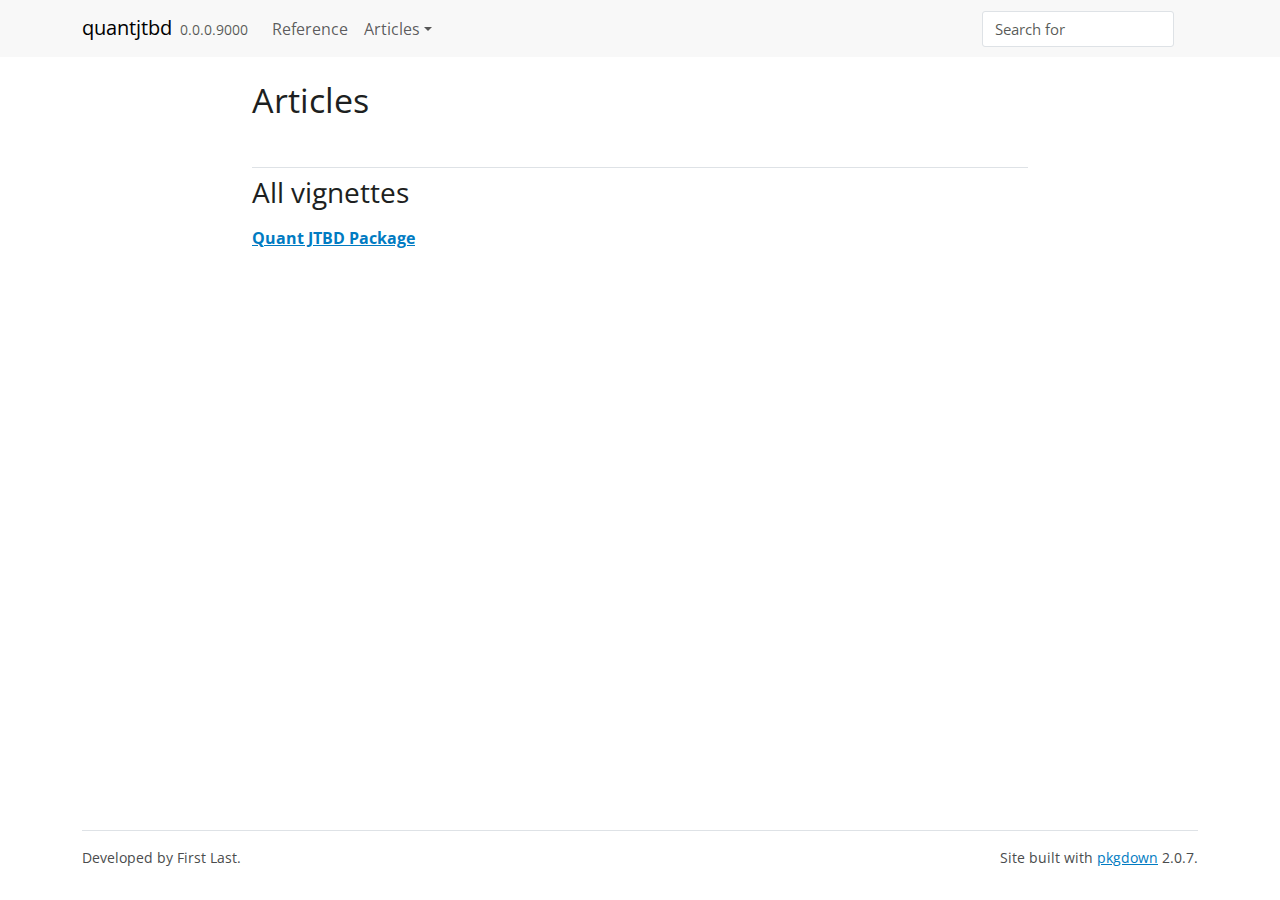
==== articles/index.html @ 35645cb4 "Deploying to gh-pages from @ charlesrogers/quantjtbd@30be21703485a7a31a8cff378ae175d428856e8b 🚀" ====
<!DOCTYPE html>
<!-- Generated by pkgdown: do not edit by hand --><html lang="en"><head><meta http-equiv="Content-Type" content="text/html; charset=UTF-8"><meta charset="utf-8"><meta http-equiv="X-UA-Compatible" content="IE=edge"><meta name="viewport" content="width=device-width, initial-scale=1, shrink-to-fit=no"><title>Articles • quantjtbd</title><script src="../deps/jquery-3.6.0/jquery-3.6.0.min.js"></script><meta name="viewport" content="width=device-width, initial-scale=1, shrink-to-fit=no"><link href="../deps/bootstrap-5.3.1/bootstrap.min.css" rel="stylesheet"><script src="../deps/bootstrap-5.3.1/bootstrap.bundle.min.js"></script><!-- Font Awesome icons --><link rel="stylesheet" href="https://cdnjs.cloudflare.com/ajax/libs/font-awesome/5.12.1/css/all.min.css" integrity="sha256-mmgLkCYLUQbXn0B1SRqzHar6dCnv9oZFPEC1g1cwlkk=" crossorigin="anonymous"><link rel="stylesheet" href="https://cdnjs.cloudflare.com/ajax/libs/font-awesome/5.12.1/css/v4-shims.min.css" integrity="sha256-wZjR52fzng1pJHwx4aV2AO3yyTOXrcDW7jBpJtTwVxw=" crossorigin="anonymous"><!-- bootstrap-toc --><script src="https://cdn.jsdelivr.net/gh/afeld/bootstrap-toc@v1.0.1/dist/bootstrap-toc.min.js" integrity="sha256-4veVQbu7//Lk5TSmc7YV48MxtMy98e26cf5MrgZYnwo=" crossorigin="anonymous"></script><!-- headroom.js --><script src="https://cdnjs.cloudflare.com/ajax/libs/headroom/0.11.0/headroom.min.js" integrity="sha256-AsUX4SJE1+yuDu5+mAVzJbuYNPHj/WroHuZ8Ir/CkE0=" crossorigin="anonymous"></script><script src="https://cdnjs.cloudflare.com/ajax/libs/headroom/0.11.0/jQuery.headroom.min.js" integrity="sha256-ZX/yNShbjqsohH1k95liqY9Gd8uOiE1S4vZc+9KQ1K4=" crossorigin="anonymous"></script><!-- clipboard.js --><script src="https://cdnjs.cloudflare.com/ajax/libs/clipboard.js/2.0.6/clipboard.min.js" integrity="sha256-inc5kl9MA1hkeYUt+EC3BhlIgyp/2jDIyBLS6k3UxPI=" crossorigin="anonymous"></script><!-- search --><script src="https://cdnjs.cloudflare.com/ajax/libs/fuse.js/6.4.6/fuse.js" integrity="sha512-zv6Ywkjyktsohkbp9bb45V6tEMoWhzFzXis+LrMehmJZZSys19Yxf1dopHx7WzIKxr5tK2dVcYmaCk2uqdjF4A==" crossorigin="anonymous"></script><script src="https://cdnjs.cloudflare.com/ajax/libs/autocomplete.js/0.38.0/autocomplete.jquery.min.js" integrity="sha512-GU9ayf+66Xx2TmpxqJpliWbT5PiGYxpaG8rfnBEk1LL8l1KGkRShhngwdXK1UgqhAzWpZHSiYPc09/NwDQIGyg==" crossorigin="anonymous"></script><script src="https://cdnjs.cloudflare.com/ajax/libs/mark.js/8.11.1/mark.min.js" integrity="sha512-5CYOlHXGh6QpOFA/TeTylKLWfB3ftPsde7AnmhuitiTX4K5SqCLBeKro6sPS8ilsz1Q4NRx3v8Ko2IBiszzdww==" crossorigin="anonymous"></script><!-- pkgdown --><script src="../pkgdown.js"></script><meta property="og:title" content="Articles"><!-- mathjax --><script src="https://cdnjs.cloudflare.com/ajax/libs/mathjax/2.7.5/MathJax.js" integrity="sha256-nvJJv9wWKEm88qvoQl9ekL2J+k/RWIsaSScxxlsrv8k=" crossorigin="anonymous"></script><script src="https://cdnjs.cloudflare.com/ajax/libs/mathjax/2.7.5/config/TeX-AMS-MML_HTMLorMML.js" integrity="sha256-84DKXVJXs0/F8OTMzX4UR909+jtl4G7SPypPavF+GfA=" crossorigin="anonymous"></script><!--[if lt IE 9]>
<script src="https://oss.maxcdn.com/html5shiv/3.7.3/html5shiv.min.js"></script>
<script src="https://oss.maxcdn.com/respond/1.4.2/respond.min.js"></script>
<![endif]--></head><body>
    <a href="#main" class="visually-hidden-focusable">Skip to contents</a>
    

    <nav class="navbar fixed-top navbar-light navbar-expand-lg bg-light"><div class="container">
    
    <a class="navbar-brand me-2" href="../index.html">quantjtbd</a>

    <small class="nav-text text-muted me-auto" data-bs-toggle="tooltip" data-bs-placement="bottom" title="">0.0.0.9000</small>

    
    <button class="navbar-toggler" type="button" data-bs-toggle="collapse" data-bs-target="#navbar" aria-controls="navbar" aria-expanded="false" aria-label="Toggle navigation">
      <span class="navbar-toggler-icon"></span>
    </button>

    <div id="navbar" class="collapse navbar-collapse ms-3">
      <ul class="navbar-nav me-auto"><li class="nav-item">
  <a class="nav-link" href="../reference/index.html">Reference</a>
</li>
<li class="nav-item dropdown">
  <a href="#" class="nav-link dropdown-toggle" data-bs-toggle="dropdown" role="button" aria-expanded="false" aria-haspopup="true" id="dropdown-articles">Articles</a>
  <div class="dropdown-menu" aria-labelledby="dropdown-articles">
    <a class="dropdown-item" href="../articles/my-vignette.html">Quant JTBD Package</a>
  </div>
</li>
      </ul><form class="form-inline my-2 my-lg-0" role="search">
        <input type="search" class="form-control me-sm-2" aria-label="Toggle navigation" name="search-input" data-search-index="../search.json" id="search-input" placeholder="Search for" autocomplete="off"></form>

      <ul class="navbar-nav"><li class="nav-item">
  <a class="external-link nav-link" href="https://github.com/charlesrogers/quantjtbd/" aria-label="github">
    <span class="fab fa fab fa-github fa-lg"></span>
     
  </a>
</li>
      </ul></div>

    
  </div>
</nav><div class="container template-article-index">
<div class="row">
  <main id="main" class="col-md-9"><div class="page-header">
      <img src="" class="logo" alt=""><h1>Articles</h1>
    </div>

    <div class="section ">
      <h3>All vignettes</h3>
      <p class="section-desc"></p>

      <dl><dt><a href="my-vignette.html">Quant JTBD Package</a></dt>
        <dd>
      </dd></dl></div>
  </main></div>


    <footer><div class="pkgdown-footer-left">
  <p></p><p>Developed by First Last.</p>
</div>

<div class="pkgdown-footer-right">
  <p></p><p>Site built with <a href="https://pkgdown.r-lib.org/" class="external-link">pkgdown</a> 2.0.7.</p>
</div>

    </footer></div>

  

  

  </body></html>
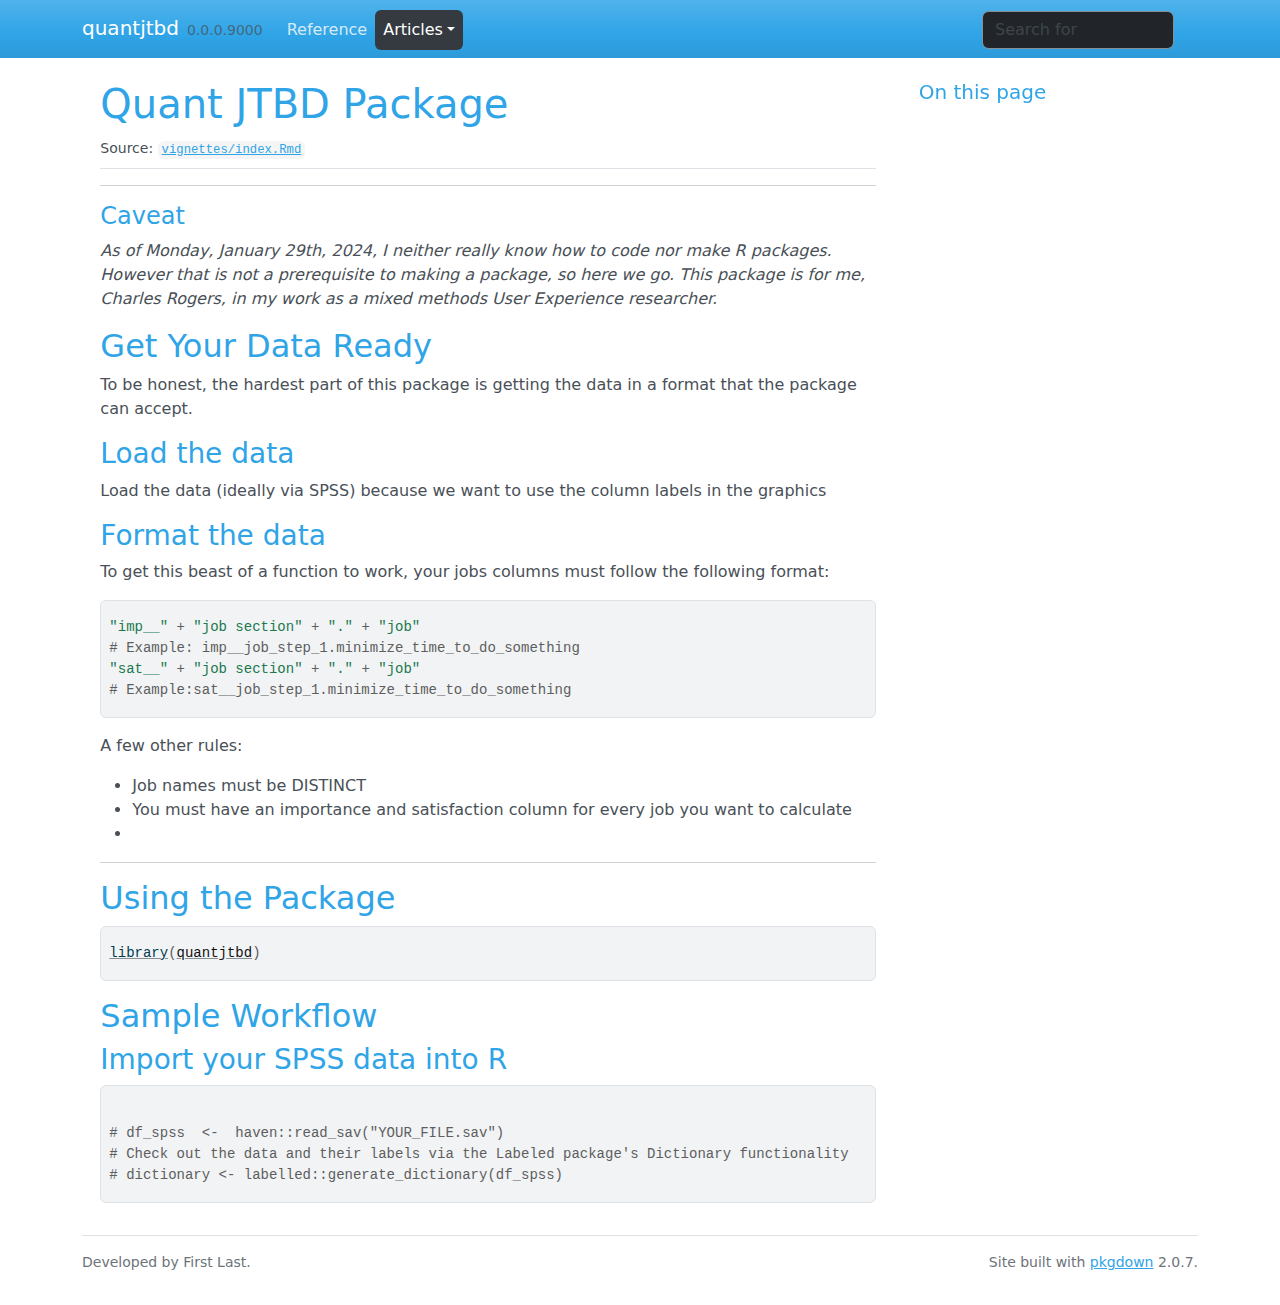
==== commit 12d2ca01: "Deploying to gh-pages from @ charlesrogers/quantjtbd@c23b069febd509d9ac01c5fec9ab04b534a45f17 🚀" ====
--- a/articles/index.html
+++ b/articles/index.html
@@ -1,12 +1,28 @@
 <!DOCTYPE html>
-<!-- Generated by pkgdown: do not edit by hand --><html lang="en"><head><meta http-equiv="Content-Type" content="text/html; charset=UTF-8"><meta charset="utf-8"><meta http-equiv="X-UA-Compatible" content="IE=edge"><meta name="viewport" content="width=device-width, initial-scale=1, shrink-to-fit=no"><title>Articles • quantjtbd</title><script src="../deps/jquery-3.6.0/jquery-3.6.0.min.js"></script><meta name="viewport" content="width=device-width, initial-scale=1, shrink-to-fit=no"><link href="../deps/bootstrap-5.3.1/bootstrap.min.css" rel="stylesheet"><script src="../deps/bootstrap-5.3.1/bootstrap.bundle.min.js"></script><!-- Font Awesome icons --><link rel="stylesheet" href="https://cdnjs.cloudflare.com/ajax/libs/font-awesome/5.12.1/css/all.min.css" integrity="sha256-mmgLkCYLUQbXn0B1SRqzHar6dCnv9oZFPEC1g1cwlkk=" crossorigin="anonymous"><link rel="stylesheet" href="https://cdnjs.cloudflare.com/ajax/libs/font-awesome/5.12.1/css/v4-shims.min.css" integrity="sha256-wZjR52fzng1pJHwx4aV2AO3yyTOXrcDW7jBpJtTwVxw=" crossorigin="anonymous"><!-- bootstrap-toc --><script src="https://cdn.jsdelivr.net/gh/afeld/bootstrap-toc@v1.0.1/dist/bootstrap-toc.min.js" integrity="sha256-4veVQbu7//Lk5TSmc7YV48MxtMy98e26cf5MrgZYnwo=" crossorigin="anonymous"></script><!-- headroom.js --><script src="https://cdnjs.cloudflare.com/ajax/libs/headroom/0.11.0/headroom.min.js" integrity="sha256-AsUX4SJE1+yuDu5+mAVzJbuYNPHj/WroHuZ8Ir/CkE0=" crossorigin="anonymous"></script><script src="https://cdnjs.cloudflare.com/ajax/libs/headroom/0.11.0/jQuery.headroom.min.js" integrity="sha256-ZX/yNShbjqsohH1k95liqY9Gd8uOiE1S4vZc+9KQ1K4=" crossorigin="anonymous"></script><!-- clipboard.js --><script src="https://cdnjs.cloudflare.com/ajax/libs/clipboard.js/2.0.6/clipboard.min.js" integrity="sha256-inc5kl9MA1hkeYUt+EC3BhlIgyp/2jDIyBLS6k3UxPI=" crossorigin="anonymous"></script><!-- search --><script src="https://cdnjs.cloudflare.com/ajax/libs/fuse.js/6.4.6/fuse.js" integrity="sha512-zv6Ywkjyktsohkbp9bb45V6tEMoWhzFzXis+LrMehmJZZSys19Yxf1dopHx7WzIKxr5tK2dVcYmaCk2uqdjF4A==" crossorigin="anonymous"></script><script src="https://cdnjs.cloudflare.com/ajax/libs/autocomplete.js/0.38.0/autocomplete.jquery.min.js" integrity="sha512-GU9ayf+66Xx2TmpxqJpliWbT5PiGYxpaG8rfnBEk1LL8l1KGkRShhngwdXK1UgqhAzWpZHSiYPc09/NwDQIGyg==" crossorigin="anonymous"></script><script src="https://cdnjs.cloudflare.com/ajax/libs/mark.js/8.11.1/mark.min.js" integrity="sha512-5CYOlHXGh6QpOFA/TeTylKLWfB3ftPsde7AnmhuitiTX4K5SqCLBeKro6sPS8ilsz1Q4NRx3v8Ko2IBiszzdww==" crossorigin="anonymous"></script><!-- pkgdown --><script src="../pkgdown.js"></script><meta property="og:title" content="Articles"><!-- mathjax --><script src="https://cdnjs.cloudflare.com/ajax/libs/mathjax/2.7.5/MathJax.js" integrity="sha256-nvJJv9wWKEm88qvoQl9ekL2J+k/RWIsaSScxxlsrv8k=" crossorigin="anonymous"></script><script src="https://cdnjs.cloudflare.com/ajax/libs/mathjax/2.7.5/config/TeX-AMS-MML_HTMLorMML.js" integrity="sha256-84DKXVJXs0/F8OTMzX4UR909+jtl4G7SPypPavF+GfA=" crossorigin="anonymous"></script><!--[if lt IE 9]>
+<!-- Generated by pkgdown: do not edit by hand --><html lang="en">
+<head>
+<meta http-equiv="Content-Type" content="text/html; charset=UTF-8">
+<meta charset="utf-8">
+<meta http-equiv="X-UA-Compatible" content="IE=edge">
+<meta name="viewport" content="width=device-width, initial-scale=1, shrink-to-fit=no">
+<meta name="description" content="quantjtbd">
+<title>Quant JTBD Package • quantjtbd</title>
+<script src="../deps/jquery-3.6.0/jquery-3.6.0.min.js"></script><meta name="viewport" content="width=device-width, initial-scale=1, shrink-to-fit=no">
+<link href="../deps/bootstrap-5.3.1/bootstrap.min.css" rel="stylesheet">
+<script src="../deps/bootstrap-5.3.1/bootstrap.bundle.min.js"></script><!-- Font Awesome icons --><link rel="stylesheet" href="https://cdnjs.cloudflare.com/ajax/libs/font-awesome/5.12.1/css/all.min.css" integrity="sha256-mmgLkCYLUQbXn0B1SRqzHar6dCnv9oZFPEC1g1cwlkk=" crossorigin="anonymous">
+<link rel="stylesheet" href="https://cdnjs.cloudflare.com/ajax/libs/font-awesome/5.12.1/css/v4-shims.min.css" integrity="sha256-wZjR52fzng1pJHwx4aV2AO3yyTOXrcDW7jBpJtTwVxw=" crossorigin="anonymous">
+<!-- bootstrap-toc --><script src="https://cdn.jsdelivr.net/gh/afeld/bootstrap-toc@v1.0.1/dist/bootstrap-toc.min.js" integrity="sha256-4veVQbu7//Lk5TSmc7YV48MxtMy98e26cf5MrgZYnwo=" crossorigin="anonymous"></script><!-- headroom.js --><script src="https://cdnjs.cloudflare.com/ajax/libs/headroom/0.11.0/headroom.min.js" integrity="sha256-AsUX4SJE1+yuDu5+mAVzJbuYNPHj/WroHuZ8Ir/CkE0=" crossorigin="anonymous"></script><script src="https://cdnjs.cloudflare.com/ajax/libs/headroom/0.11.0/jQuery.headroom.min.js" integrity="sha256-ZX/yNShbjqsohH1k95liqY9Gd8uOiE1S4vZc+9KQ1K4=" crossorigin="anonymous"></script><!-- clipboard.js --><script src="https://cdnjs.cloudflare.com/ajax/libs/clipboard.js/2.0.6/clipboard.min.js" integrity="sha256-inc5kl9MA1hkeYUt+EC3BhlIgyp/2jDIyBLS6k3UxPI=" crossorigin="anonymous"></script><!-- search --><script src="https://cdnjs.cloudflare.com/ajax/libs/fuse.js/6.4.6/fuse.js" integrity="sha512-zv6Ywkjyktsohkbp9bb45V6tEMoWhzFzXis+LrMehmJZZSys19Yxf1dopHx7WzIKxr5tK2dVcYmaCk2uqdjF4A==" crossorigin="anonymous"></script><script src="https://cdnjs.cloudflare.com/ajax/libs/autocomplete.js/0.38.0/autocomplete.jquery.min.js" integrity="sha512-GU9ayf+66Xx2TmpxqJpliWbT5PiGYxpaG8rfnBEk1LL8l1KGkRShhngwdXK1UgqhAzWpZHSiYPc09/NwDQIGyg==" crossorigin="anonymous"></script><script src="https://cdnjs.cloudflare.com/ajax/libs/mark.js/8.11.1/mark.min.js" integrity="sha512-5CYOlHXGh6QpOFA/TeTylKLWfB3ftPsde7AnmhuitiTX4K5SqCLBeKro6sPS8ilsz1Q4NRx3v8Ko2IBiszzdww==" crossorigin="anonymous"></script><!-- pkgdown --><script src="../pkgdown.js"></script><meta property="og:title" content="Quant JTBD Package">
+<meta property="og:description" content="quantjtbd">
+<!-- mathjax --><script src="https://cdnjs.cloudflare.com/ajax/libs/mathjax/2.7.5/MathJax.js" integrity="sha256-nvJJv9wWKEm88qvoQl9ekL2J+k/RWIsaSScxxlsrv8k=" crossorigin="anonymous"></script><script src="https://cdnjs.cloudflare.com/ajax/libs/mathjax/2.7.5/config/TeX-AMS-MML_HTMLorMML.js" integrity="sha256-84DKXVJXs0/F8OTMzX4UR909+jtl4G7SPypPavF+GfA=" crossorigin="anonymous"></script><!--[if lt IE 9]>
 <script src="https://oss.maxcdn.com/html5shiv/3.7.3/html5shiv.min.js"></script>
 <script src="https://oss.maxcdn.com/respond/1.4.2/respond.min.js"></script>
-<![endif]--></head><body>
+<![endif]-->
+</head>
+<body>
     <a href="#main" class="visually-hidden-focusable">Skip to contents</a>
     
 
-    <nav class="navbar fixed-top navbar-light navbar-expand-lg bg-light"><div class="container">
+    <nav class="navbar fixed-top navbar-dark navbar-expand-lg bg-primary"><div class="container">
     
     <a class="navbar-brand me-2" href="../index.html">quantjtbd</a>
 
@@ -18,57 +34,133 @@
     </button>
 
     <div id="navbar" class="collapse navbar-collapse ms-3">
-      <ul class="navbar-nav me-auto"><li class="nav-item">
+      <ul class="navbar-nav me-auto">
+<li class="nav-item">
   <a class="nav-link" href="../reference/index.html">Reference</a>
 </li>
-<li class="nav-item dropdown">
+<li class="active nav-item dropdown">
   <a href="#" class="nav-link dropdown-toggle" data-bs-toggle="dropdown" role="button" aria-expanded="false" aria-haspopup="true" id="dropdown-articles">Articles</a>
   <div class="dropdown-menu" aria-labelledby="dropdown-articles">
+    <a class="dropdown-item" href="../articles/index.html">Quant JTBD Package</a>
     <a class="dropdown-item" href="../articles/my-vignette.html">Quant JTBD Package</a>
   </div>
 </li>
-      </ul><form class="form-inline my-2 my-lg-0" role="search">
-        <input type="search" class="form-control me-sm-2" aria-label="Toggle navigation" name="search-input" data-search-index="../search.json" id="search-input" placeholder="Search for" autocomplete="off"></form>
+      </ul>
+<form class="form-inline my-2 my-lg-0" role="search">
+        <input type="search" class="form-control me-sm-2" aria-label="Toggle navigation" name="search-input" data-search-index="../search.json" id="search-input" placeholder="Search for" autocomplete="off">
+</form>
 
-      <ul class="navbar-nav"><li class="nav-item">
+      <ul class="navbar-nav">
+<li class="nav-item">
   <a class="external-link nav-link" href="https://github.com/charlesrogers/quantjtbd/" aria-label="github">
     <span class="fab fa fab fa-github fa-lg"></span>
      
   </a>
 </li>
-      </ul></div>
+      </ul>
+</div>
 
     
   </div>
-</nav><div class="container template-article-index">
+</nav><div class="container template-article">
+
+
+
+
 <div class="row">
   <main id="main" class="col-md-9"><div class="page-header">
-      <img src="" class="logo" alt=""><h1>Articles</h1>
+      <img src="" class="logo" alt=""><h1>Quant JTBD Package</h1>
+            
+      
+      <small class="dont-index">Source: <a href="https://github.com/charlesrogers/quantjtbd/blob/HEAD/vignettes/index.Rmd" class="external-link"><code>vignettes/index.Rmd</code></a></small>
+      <div class="d-none name"><code>index.Rmd</code></div>
     </div>
 
-    <div class="section ">
-      <h3>All vignettes</h3>
-      <p class="section-desc"></p>
+    
+    
+<hr>
+<div class="section level4">
+<h4 id="caveat">Caveat<a class="anchor" aria-label="anchor" href="#caveat"></a>
+</h4>
+<p><em>As of Monday, January 29th, 2024, I neither really know how to
+code nor make R packages. However that is not a prerequisite to making a
+package, so here we go. This package is for me, Charles Rogers, in my
+work as a mixed methods User Experience researcher.</em></p>
+</div>
+<div class="section level2">
+<h2 id="get-your-data-ready">Get Your Data Ready<a class="anchor" aria-label="anchor" href="#get-your-data-ready"></a>
+</h2>
+<p>To be honest, the hardest part of this package is getting the data in
+a format that the package can accept.</p>
+<div class="section level3">
+<h3 id="load-the-data">Load the data<a class="anchor" aria-label="anchor" href="#load-the-data"></a>
+</h3>
+<p>Load the data (ideally via SPSS) because we want to use the column
+labels in the graphics</p>
+</div>
+<div class="section level3">
+<h3 id="format-the-data">Format the data<a class="anchor" aria-label="anchor" href="#format-the-data"></a>
+</h3>
+<p>To get this beast of a function to work, your jobs columns must
+follow the following format:</p>
+<div class="sourceCode" id="cb1"><pre class="downlit sourceCode r">
+<code class="sourceCode R"><span><span class="st">"imp__"</span> <span class="op">+</span> <span class="st">"job section"</span> <span class="op">+</span> <span class="st">"."</span> <span class="op">+</span> <span class="st">"job"</span> </span>
+<span><span class="co"># Example: imp__job_step_1.minimize_time_to_do_something</span></span>
+<span><span class="st">"sat__"</span> <span class="op">+</span> <span class="st">"job section"</span> <span class="op">+</span> <span class="st">"."</span> <span class="op">+</span> <span class="st">"job"</span> </span>
+<span><span class="co"># Example:sat__job_step_1.minimize_time_to_do_something</span></span></code></pre></div>
+<p>A few other rules:</p>
+<ul>
+<li>Job names must be DISTINCT<br>
+</li>
+<li>You must have an importance and satisfaction column for every job
+you want to calculate<br>
+</li>
+<li>
+</ul>
+<hr>
+</div>
+</div>
+<div class="section level2">
+<h2 id="using-the-package">Using the Package<a class="anchor" aria-label="anchor" href="#using-the-package"></a>
+</h2>
+<div class="sourceCode" id="cb2"><pre class="downlit sourceCode r">
+<code class="sourceCode R"><span><span class="kw"><a href="https://rdrr.io/r/base/library.html" class="external-link">library</a></span><span class="op">(</span><span class="va"><a href="https://github.com/charlesrogers/quantjtbd" class="external-link">quantjtbd</a></span><span class="op">)</span></span></code></pre></div>
+</div>
+<div class="section level2">
+<h2 id="sample-workflow">Sample Workflow<a class="anchor" aria-label="anchor" href="#sample-workflow"></a>
+</h2>
+<div class="section level3">
+<h3 id="import-your-spss-data-into-r">Import your SPSS data into R<a class="anchor" aria-label="anchor" href="#import-your-spss-data-into-r"></a>
+</h3>
+<div class="sourceCode" id="cb3"><pre class="downlit sourceCode r">
+<code class="sourceCode R"><span></span>
+<span><span class="co"># df_spss  &lt;-  haven::read_sav("YOUR_FILE.sav")</span></span>
+<span><span class="co"># Check out the data and their labels via the Labeled package's Dictionary functionality</span></span>
+<span><span class="co"># dictionary &lt;- labelled::generate_dictionary(df_spss)</span></span></code></pre></div>
+</div>
+</div>
+  </main><aside class="col-md-3"><nav id="toc"><h2>On this page</h2>
+    </nav></aside>
+</div>
 
-      <dl><dt><a href="my-vignette.html">Quant JTBD Package</a></dt>
-        <dd>
-      </dd></dl></div>
-  </main></div>
 
 
     <footer><div class="pkgdown-footer-left">
-  <p></p><p>Developed by First Last.</p>
+  <p></p>
+<p>Developed by First Last.</p>
 </div>
 
 <div class="pkgdown-footer-right">
-  <p></p><p>Site built with <a href="https://pkgdown.r-lib.org/" class="external-link">pkgdown</a> 2.0.7.</p>
+  <p></p>
+<p>Site built with <a href="https://pkgdown.r-lib.org/" class="external-link">pkgdown</a> 2.0.7.</p>
 </div>
 
-    </footer></div>
+    </footer>
+</div>
 
   
 
   
 
-  </body></html>
-
+  </body>
+</html>
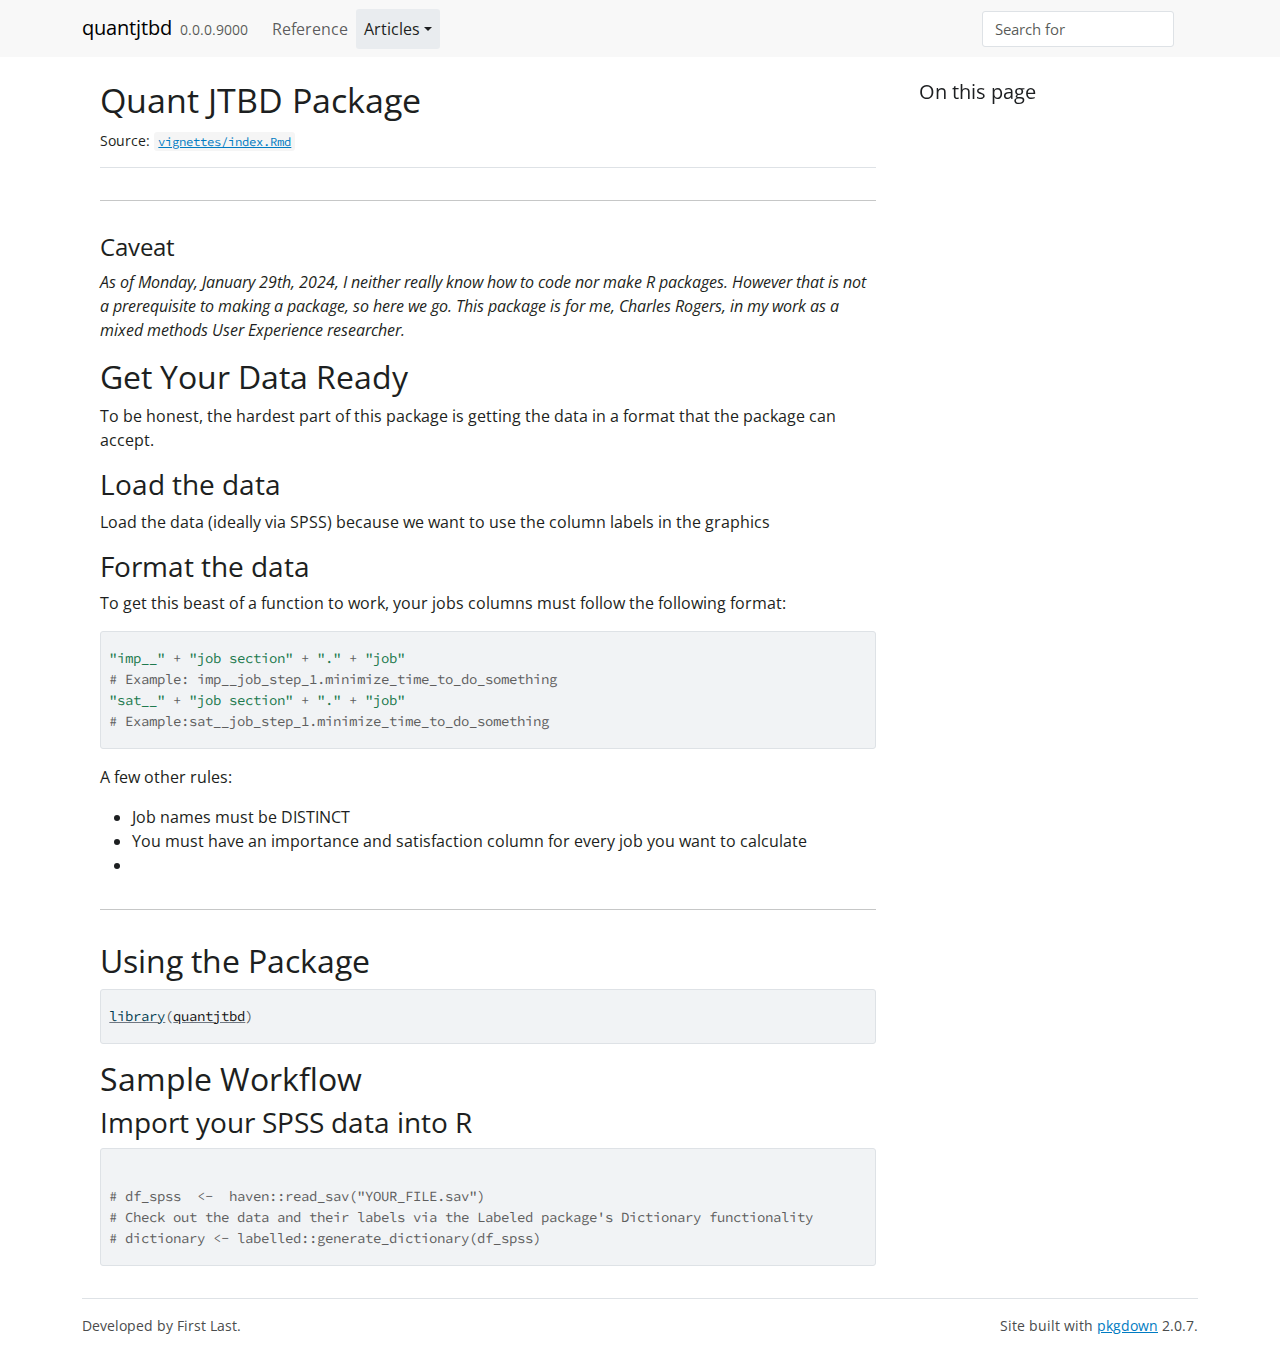
==== commit cc9d2377: "Deploying to gh-pages from @ charlesrogers/quantjtbd@06602d1a2488272741eae896c9bfd3aa9fc47faa 🚀" ====
--- a/articles/index.html
+++ b/articles/index.html
@@ -22,7 +22,7 @@
     <a href="#main" class="visually-hidden-focusable">Skip to contents</a>
     
 
-    <nav class="navbar fixed-top navbar-dark navbar-expand-lg bg-primary"><div class="container">
+    <nav class="navbar fixed-top navbar-light navbar-expand-lg bg-light"><div class="container">
     
     <a class="navbar-brand me-2" href="../index.html">quantjtbd</a>
 
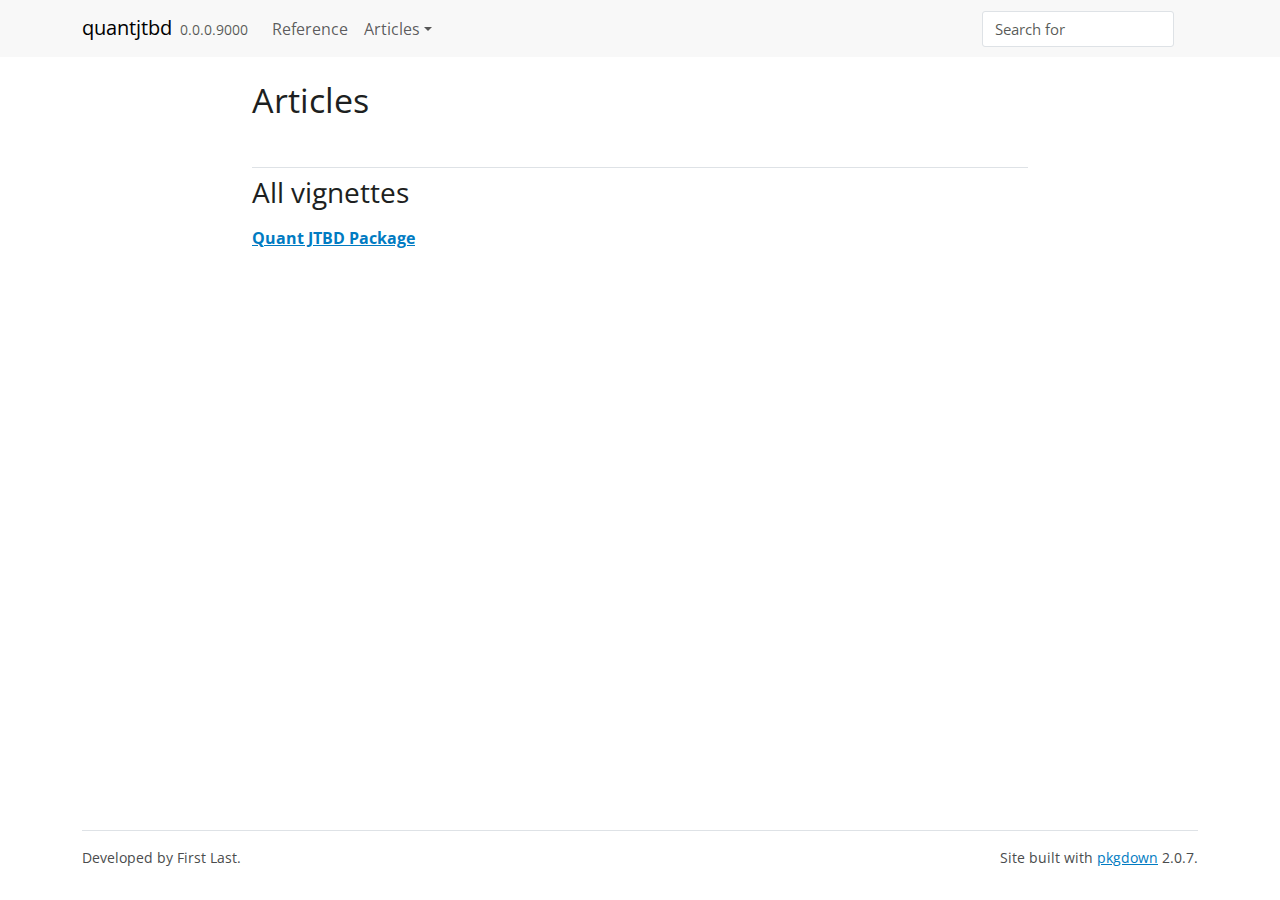
==== commit cba6c13f: "Deploying to gh-pages from @ charlesrogers/quantjtbd@fb78fd81e9ae48c5120f5acc77107bcddb9e0c97 🚀" ====
--- a/articles/index.html
+++ b/articles/index.html
@@ -1,24 +1,8 @@
 <!DOCTYPE html>
-<!-- Generated by pkgdown: do not edit by hand --><html lang="en">
-<head>
-<meta http-equiv="Content-Type" content="text/html; charset=UTF-8">
-<meta charset="utf-8">
-<meta http-equiv="X-UA-Compatible" content="IE=edge">
-<meta name="viewport" content="width=device-width, initial-scale=1, shrink-to-fit=no">
-<meta name="description" content="quantjtbd">
-<title>Quant JTBD Package • quantjtbd</title>
-<script src="../deps/jquery-3.6.0/jquery-3.6.0.min.js"></script><meta name="viewport" content="width=device-width, initial-scale=1, shrink-to-fit=no">
-<link href="../deps/bootstrap-5.3.1/bootstrap.min.css" rel="stylesheet">
-<script src="../deps/bootstrap-5.3.1/bootstrap.bundle.min.js"></script><!-- Font Awesome icons --><link rel="stylesheet" href="https://cdnjs.cloudflare.com/ajax/libs/font-awesome/5.12.1/css/all.min.css" integrity="sha256-mmgLkCYLUQbXn0B1SRqzHar6dCnv9oZFPEC1g1cwlkk=" crossorigin="anonymous">
-<link rel="stylesheet" href="https://cdnjs.cloudflare.com/ajax/libs/font-awesome/5.12.1/css/v4-shims.min.css" integrity="sha256-wZjR52fzng1pJHwx4aV2AO3yyTOXrcDW7jBpJtTwVxw=" crossorigin="anonymous">
-<!-- bootstrap-toc --><script src="https://cdn.jsdelivr.net/gh/afeld/bootstrap-toc@v1.0.1/dist/bootstrap-toc.min.js" integrity="sha256-4veVQbu7//Lk5TSmc7YV48MxtMy98e26cf5MrgZYnwo=" crossorigin="anonymous"></script><!-- headroom.js --><script src="https://cdnjs.cloudflare.com/ajax/libs/headroom/0.11.0/headroom.min.js" integrity="sha256-AsUX4SJE1+yuDu5+mAVzJbuYNPHj/WroHuZ8Ir/CkE0=" crossorigin="anonymous"></script><script src="https://cdnjs.cloudflare.com/ajax/libs/headroom/0.11.0/jQuery.headroom.min.js" integrity="sha256-ZX/yNShbjqsohH1k95liqY9Gd8uOiE1S4vZc+9KQ1K4=" crossorigin="anonymous"></script><!-- clipboard.js --><script src="https://cdnjs.cloudflare.com/ajax/libs/clipboard.js/2.0.6/clipboard.min.js" integrity="sha256-inc5kl9MA1hkeYUt+EC3BhlIgyp/2jDIyBLS6k3UxPI=" crossorigin="anonymous"></script><!-- search --><script src="https://cdnjs.cloudflare.com/ajax/libs/fuse.js/6.4.6/fuse.js" integrity="sha512-zv6Ywkjyktsohkbp9bb45V6tEMoWhzFzXis+LrMehmJZZSys19Yxf1dopHx7WzIKxr5tK2dVcYmaCk2uqdjF4A==" crossorigin="anonymous"></script><script src="https://cdnjs.cloudflare.com/ajax/libs/autocomplete.js/0.38.0/autocomplete.jquery.min.js" integrity="sha512-GU9ayf+66Xx2TmpxqJpliWbT5PiGYxpaG8rfnBEk1LL8l1KGkRShhngwdXK1UgqhAzWpZHSiYPc09/NwDQIGyg==" crossorigin="anonymous"></script><script src="https://cdnjs.cloudflare.com/ajax/libs/mark.js/8.11.1/mark.min.js" integrity="sha512-5CYOlHXGh6QpOFA/TeTylKLWfB3ftPsde7AnmhuitiTX4K5SqCLBeKro6sPS8ilsz1Q4NRx3v8Ko2IBiszzdww==" crossorigin="anonymous"></script><!-- pkgdown --><script src="../pkgdown.js"></script><meta property="og:title" content="Quant JTBD Package">
-<meta property="og:description" content="quantjtbd">
-<!-- mathjax --><script src="https://cdnjs.cloudflare.com/ajax/libs/mathjax/2.7.5/MathJax.js" integrity="sha256-nvJJv9wWKEm88qvoQl9ekL2J+k/RWIsaSScxxlsrv8k=" crossorigin="anonymous"></script><script src="https://cdnjs.cloudflare.com/ajax/libs/mathjax/2.7.5/config/TeX-AMS-MML_HTMLorMML.js" integrity="sha256-84DKXVJXs0/F8OTMzX4UR909+jtl4G7SPypPavF+GfA=" crossorigin="anonymous"></script><!--[if lt IE 9]>
+<!-- Generated by pkgdown: do not edit by hand --><html lang="en"><head><meta http-equiv="Content-Type" content="text/html; charset=UTF-8"><meta charset="utf-8"><meta http-equiv="X-UA-Compatible" content="IE=edge"><meta name="viewport" content="width=device-width, initial-scale=1, shrink-to-fit=no"><title>Articles • quantjtbd</title><script src="../deps/jquery-3.6.0/jquery-3.6.0.min.js"></script><meta name="viewport" content="width=device-width, initial-scale=1, shrink-to-fit=no"><link href="../deps/bootstrap-5.3.1/bootstrap.min.css" rel="stylesheet"><script src="../deps/bootstrap-5.3.1/bootstrap.bundle.min.js"></script><!-- Font Awesome icons --><link rel="stylesheet" href="https://cdnjs.cloudflare.com/ajax/libs/font-awesome/5.12.1/css/all.min.css" integrity="sha256-mmgLkCYLUQbXn0B1SRqzHar6dCnv9oZFPEC1g1cwlkk=" crossorigin="anonymous"><link rel="stylesheet" href="https://cdnjs.cloudflare.com/ajax/libs/font-awesome/5.12.1/css/v4-shims.min.css" integrity="sha256-wZjR52fzng1pJHwx4aV2AO3yyTOXrcDW7jBpJtTwVxw=" crossorigin="anonymous"><!-- bootstrap-toc --><script src="https://cdn.jsdelivr.net/gh/afeld/bootstrap-toc@v1.0.1/dist/bootstrap-toc.min.js" integrity="sha256-4veVQbu7//Lk5TSmc7YV48MxtMy98e26cf5MrgZYnwo=" crossorigin="anonymous"></script><!-- headroom.js --><script src="https://cdnjs.cloudflare.com/ajax/libs/headroom/0.11.0/headroom.min.js" integrity="sha256-AsUX4SJE1+yuDu5+mAVzJbuYNPHj/WroHuZ8Ir/CkE0=" crossorigin="anonymous"></script><script src="https://cdnjs.cloudflare.com/ajax/libs/headroom/0.11.0/jQuery.headroom.min.js" integrity="sha256-ZX/yNShbjqsohH1k95liqY9Gd8uOiE1S4vZc+9KQ1K4=" crossorigin="anonymous"></script><!-- clipboard.js --><script src="https://cdnjs.cloudflare.com/ajax/libs/clipboard.js/2.0.6/clipboard.min.js" integrity="sha256-inc5kl9MA1hkeYUt+EC3BhlIgyp/2jDIyBLS6k3UxPI=" crossorigin="anonymous"></script><!-- search --><script src="https://cdnjs.cloudflare.com/ajax/libs/fuse.js/6.4.6/fuse.js" integrity="sha512-zv6Ywkjyktsohkbp9bb45V6tEMoWhzFzXis+LrMehmJZZSys19Yxf1dopHx7WzIKxr5tK2dVcYmaCk2uqdjF4A==" crossorigin="anonymous"></script><script src="https://cdnjs.cloudflare.com/ajax/libs/autocomplete.js/0.38.0/autocomplete.jquery.min.js" integrity="sha512-GU9ayf+66Xx2TmpxqJpliWbT5PiGYxpaG8rfnBEk1LL8l1KGkRShhngwdXK1UgqhAzWpZHSiYPc09/NwDQIGyg==" crossorigin="anonymous"></script><script src="https://cdnjs.cloudflare.com/ajax/libs/mark.js/8.11.1/mark.min.js" integrity="sha512-5CYOlHXGh6QpOFA/TeTylKLWfB3ftPsde7AnmhuitiTX4K5SqCLBeKro6sPS8ilsz1Q4NRx3v8Ko2IBiszzdww==" crossorigin="anonymous"></script><!-- pkgdown --><script src="../pkgdown.js"></script><meta property="og:title" content="Articles"><!-- mathjax --><script src="https://cdnjs.cloudflare.com/ajax/libs/mathjax/2.7.5/MathJax.js" integrity="sha256-nvJJv9wWKEm88qvoQl9ekL2J+k/RWIsaSScxxlsrv8k=" crossorigin="anonymous"></script><script src="https://cdnjs.cloudflare.com/ajax/libs/mathjax/2.7.5/config/TeX-AMS-MML_HTMLorMML.js" integrity="sha256-84DKXVJXs0/F8OTMzX4UR909+jtl4G7SPypPavF+GfA=" crossorigin="anonymous"></script><!--[if lt IE 9]>
 <script src="https://oss.maxcdn.com/html5shiv/3.7.3/html5shiv.min.js"></script>
 <script src="https://oss.maxcdn.com/respond/1.4.2/respond.min.js"></script>
-<![endif]-->
-</head>
-<body>
+<![endif]--></head><body>
     <a href="#main" class="visually-hidden-focusable">Skip to contents</a>
     
 
@@ -34,133 +18,57 @@
     </button>
 
     <div id="navbar" class="collapse navbar-collapse ms-3">
-      <ul class="navbar-nav me-auto">
-<li class="nav-item">
+      <ul class="navbar-nav me-auto"><li class="nav-item">
   <a class="nav-link" href="../reference/index.html">Reference</a>
 </li>
-<li class="active nav-item dropdown">
+<li class="nav-item dropdown">
   <a href="#" class="nav-link dropdown-toggle" data-bs-toggle="dropdown" role="button" aria-expanded="false" aria-haspopup="true" id="dropdown-articles">Articles</a>
   <div class="dropdown-menu" aria-labelledby="dropdown-articles">
-    <a class="dropdown-item" href="../articles/index.html">Quant JTBD Package</a>
     <a class="dropdown-item" href="../articles/my-vignette.html">Quant JTBD Package</a>
   </div>
 </li>
-      </ul>
-<form class="form-inline my-2 my-lg-0" role="search">
-        <input type="search" class="form-control me-sm-2" aria-label="Toggle navigation" name="search-input" data-search-index="../search.json" id="search-input" placeholder="Search for" autocomplete="off">
-</form>
+      </ul><form class="form-inline my-2 my-lg-0" role="search">
+        <input type="search" class="form-control me-sm-2" aria-label="Toggle navigation" name="search-input" data-search-index="../search.json" id="search-input" placeholder="Search for" autocomplete="off"></form>
 
-      <ul class="navbar-nav">
-<li class="nav-item">
+      <ul class="navbar-nav"><li class="nav-item">
   <a class="external-link nav-link" href="https://github.com/charlesrogers/quantjtbd/" aria-label="github">
     <span class="fab fa fab fa-github fa-lg"></span>
      
   </a>
 </li>
-      </ul>
-</div>
+      </ul></div>
 
     
   </div>
-</nav><div class="container template-article">
-
-
-
-
+</nav><div class="container template-article-index">
 <div class="row">
   <main id="main" class="col-md-9"><div class="page-header">
-      <img src="" class="logo" alt=""><h1>Quant JTBD Package</h1>
-            
-      
-      <small class="dont-index">Source: <a href="https://github.com/charlesrogers/quantjtbd/blob/HEAD/vignettes/index.Rmd" class="external-link"><code>vignettes/index.Rmd</code></a></small>
-      <div class="d-none name"><code>index.Rmd</code></div>
+      <img src="" class="logo" alt=""><h1>Articles</h1>
     </div>
 
-    
-    
-<hr>
-<div class="section level4">
-<h4 id="caveat">Caveat<a class="anchor" aria-label="anchor" href="#caveat"></a>
-</h4>
-<p><em>As of Monday, January 29th, 2024, I neither really know how to
-code nor make R packages. However that is not a prerequisite to making a
-package, so here we go. This package is for me, Charles Rogers, in my
-work as a mixed methods User Experience researcher.</em></p>
-</div>
-<div class="section level2">
-<h2 id="get-your-data-ready">Get Your Data Ready<a class="anchor" aria-label="anchor" href="#get-your-data-ready"></a>
-</h2>
-<p>To be honest, the hardest part of this package is getting the data in
-a format that the package can accept.</p>
-<div class="section level3">
-<h3 id="load-the-data">Load the data<a class="anchor" aria-label="anchor" href="#load-the-data"></a>
-</h3>
-<p>Load the data (ideally via SPSS) because we want to use the column
-labels in the graphics</p>
-</div>
-<div class="section level3">
-<h3 id="format-the-data">Format the data<a class="anchor" aria-label="anchor" href="#format-the-data"></a>
-</h3>
-<p>To get this beast of a function to work, your jobs columns must
-follow the following format:</p>
-<div class="sourceCode" id="cb1"><pre class="downlit sourceCode r">
-<code class="sourceCode R"><span><span class="st">"imp__"</span> <span class="op">+</span> <span class="st">"job section"</span> <span class="op">+</span> <span class="st">"."</span> <span class="op">+</span> <span class="st">"job"</span> </span>
-<span><span class="co"># Example: imp__job_step_1.minimize_time_to_do_something</span></span>
-<span><span class="st">"sat__"</span> <span class="op">+</span> <span class="st">"job section"</span> <span class="op">+</span> <span class="st">"."</span> <span class="op">+</span> <span class="st">"job"</span> </span>
-<span><span class="co"># Example:sat__job_step_1.minimize_time_to_do_something</span></span></code></pre></div>
-<p>A few other rules:</p>
-<ul>
-<li>Job names must be DISTINCT<br>
-</li>
-<li>You must have an importance and satisfaction column for every job
-you want to calculate<br>
-</li>
-<li>
-</ul>
-<hr>
-</div>
-</div>
-<div class="section level2">
-<h2 id="using-the-package">Using the Package<a class="anchor" aria-label="anchor" href="#using-the-package"></a>
-</h2>
-<div class="sourceCode" id="cb2"><pre class="downlit sourceCode r">
-<code class="sourceCode R"><span><span class="kw"><a href="https://rdrr.io/r/base/library.html" class="external-link">library</a></span><span class="op">(</span><span class="va"><a href="https://github.com/charlesrogers/quantjtbd" class="external-link">quantjtbd</a></span><span class="op">)</span></span></code></pre></div>
-</div>
-<div class="section level2">
-<h2 id="sample-workflow">Sample Workflow<a class="anchor" aria-label="anchor" href="#sample-workflow"></a>
-</h2>
-<div class="section level3">
-<h3 id="import-your-spss-data-into-r">Import your SPSS data into R<a class="anchor" aria-label="anchor" href="#import-your-spss-data-into-r"></a>
-</h3>
-<div class="sourceCode" id="cb3"><pre class="downlit sourceCode r">
-<code class="sourceCode R"><span></span>
-<span><span class="co"># df_spss  &lt;-  haven::read_sav("YOUR_FILE.sav")</span></span>
-<span><span class="co"># Check out the data and their labels via the Labeled package's Dictionary functionality</span></span>
-<span><span class="co"># dictionary &lt;- labelled::generate_dictionary(df_spss)</span></span></code></pre></div>
-</div>
-</div>
-  </main><aside class="col-md-3"><nav id="toc"><h2>On this page</h2>
-    </nav></aside>
-</div>
+    <div class="section ">
+      <h3>All vignettes</h3>
+      <p class="section-desc"></p>
 
+      <dl><dt><a href="my-vignette.html">Quant JTBD Package</a></dt>
+        <dd>
+      </dd></dl></div>
+  </main></div>
 
 
     <footer><div class="pkgdown-footer-left">
-  <p></p>
-<p>Developed by First Last.</p>
+  <p></p><p>Developed by First Last.</p>
 </div>
 
 <div class="pkgdown-footer-right">
-  <p></p>
-<p>Site built with <a href="https://pkgdown.r-lib.org/" class="external-link">pkgdown</a> 2.0.7.</p>
+  <p></p><p>Site built with <a href="https://pkgdown.r-lib.org/" class="external-link">pkgdown</a> 2.0.7.</p>
 </div>
 
-    </footer>
-</div>
+    </footer></div>
 
   
 
   
 
-  </body>
-</html>
+  </body></html>
+
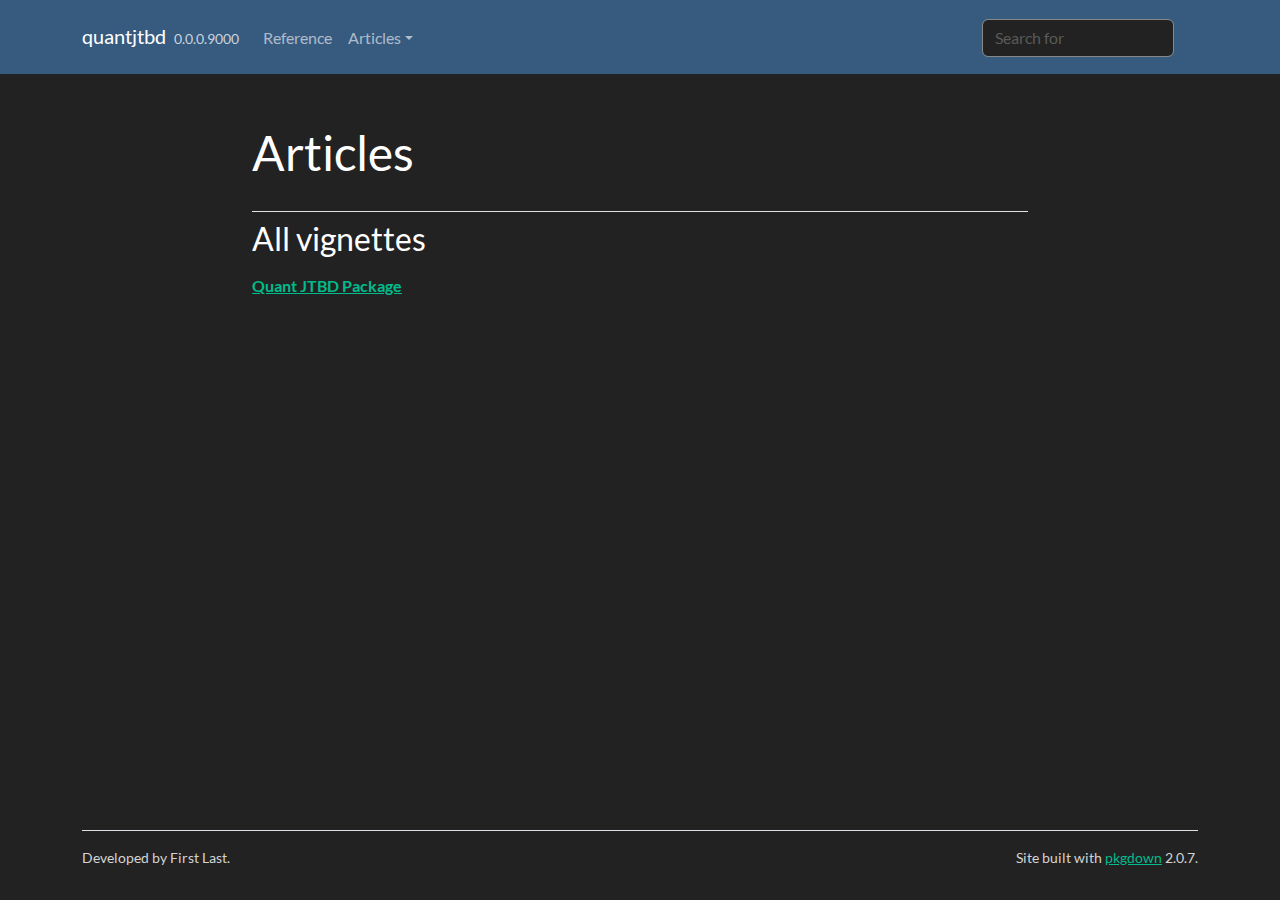
==== commit 31790eb5: "Deploying to gh-pages from @ charlesrogers/quantjtbd@359752473f022550225b41d18c686375e3eb080c 🚀" ====
--- a/articles/index.html
+++ b/articles/index.html
@@ -6,7 +6,7 @@
     <a href="#main" class="visually-hidden-focusable">Skip to contents</a>
     
 
-    <nav class="navbar fixed-top navbar-light navbar-expand-lg bg-light"><div class="container">
+    <nav class="navbar fixed-top navbar-dark navbar-expand-lg bg-primary"><div class="container">
     
     <a class="navbar-brand me-2" href="../index.html">quantjtbd</a>
 
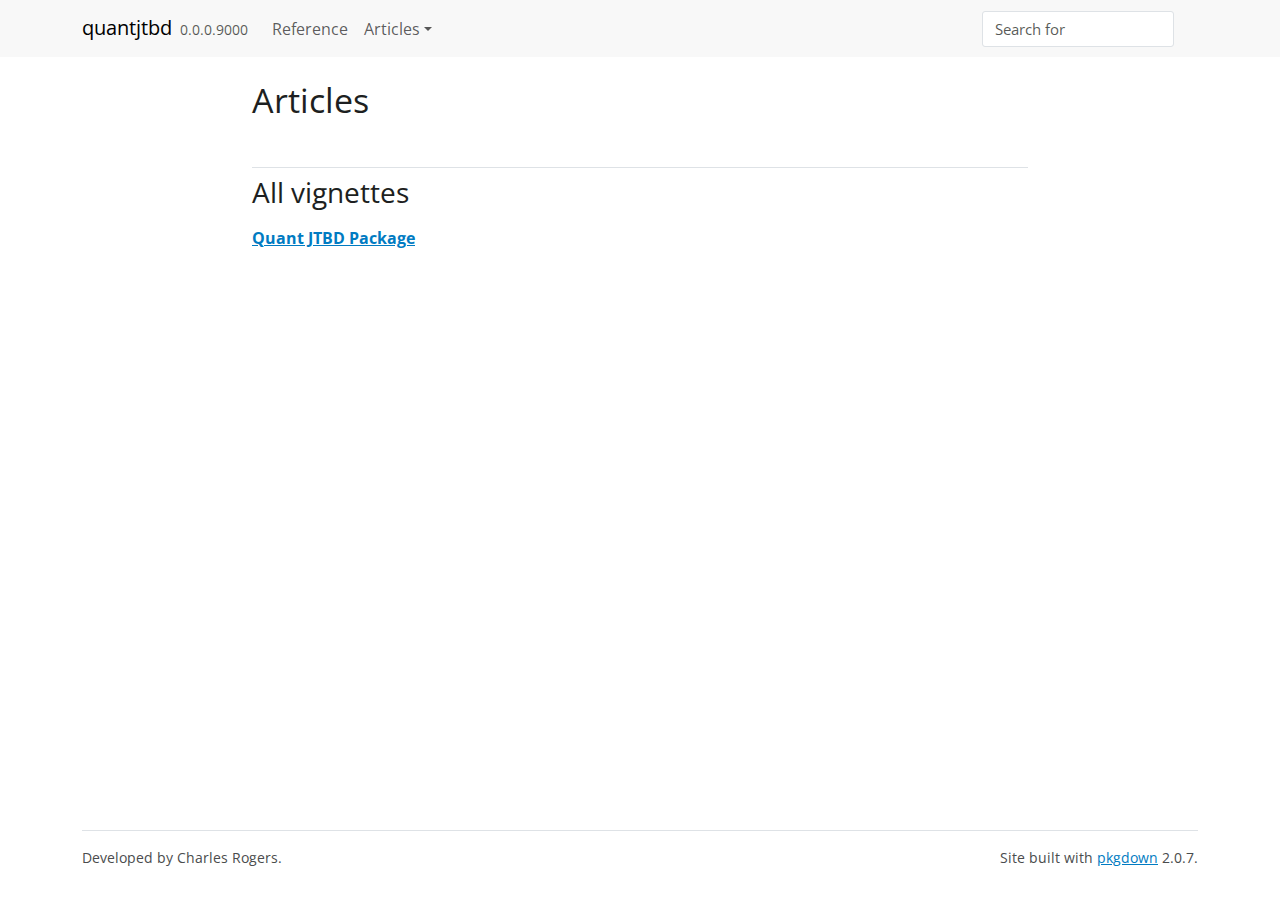
==== commit 5727465f: "Deploying to gh-pages from @ charlesrogers/quantjtbd@93339a8321bfdc9b710aac2282df5a6680b6005e 🚀" ====
--- a/articles/index.html
+++ b/articles/index.html
@@ -6,7 +6,7 @@
     <a href="#main" class="visually-hidden-focusable">Skip to contents</a>
     
 
-    <nav class="navbar fixed-top navbar-dark navbar-expand-lg bg-primary"><div class="container">
+    <nav class="navbar fixed-top navbar-light navbar-expand-lg bg-light"><div class="container">
     
     <a class="navbar-brand me-2" href="../index.html">quantjtbd</a>
 
@@ -57,7 +57,7 @@
 
 
     <footer><div class="pkgdown-footer-left">
-  <p></p><p>Developed by First Last.</p>
+  <p></p><p>Developed by Charles Rogers.</p>
 </div>
 
 <div class="pkgdown-footer-right">
